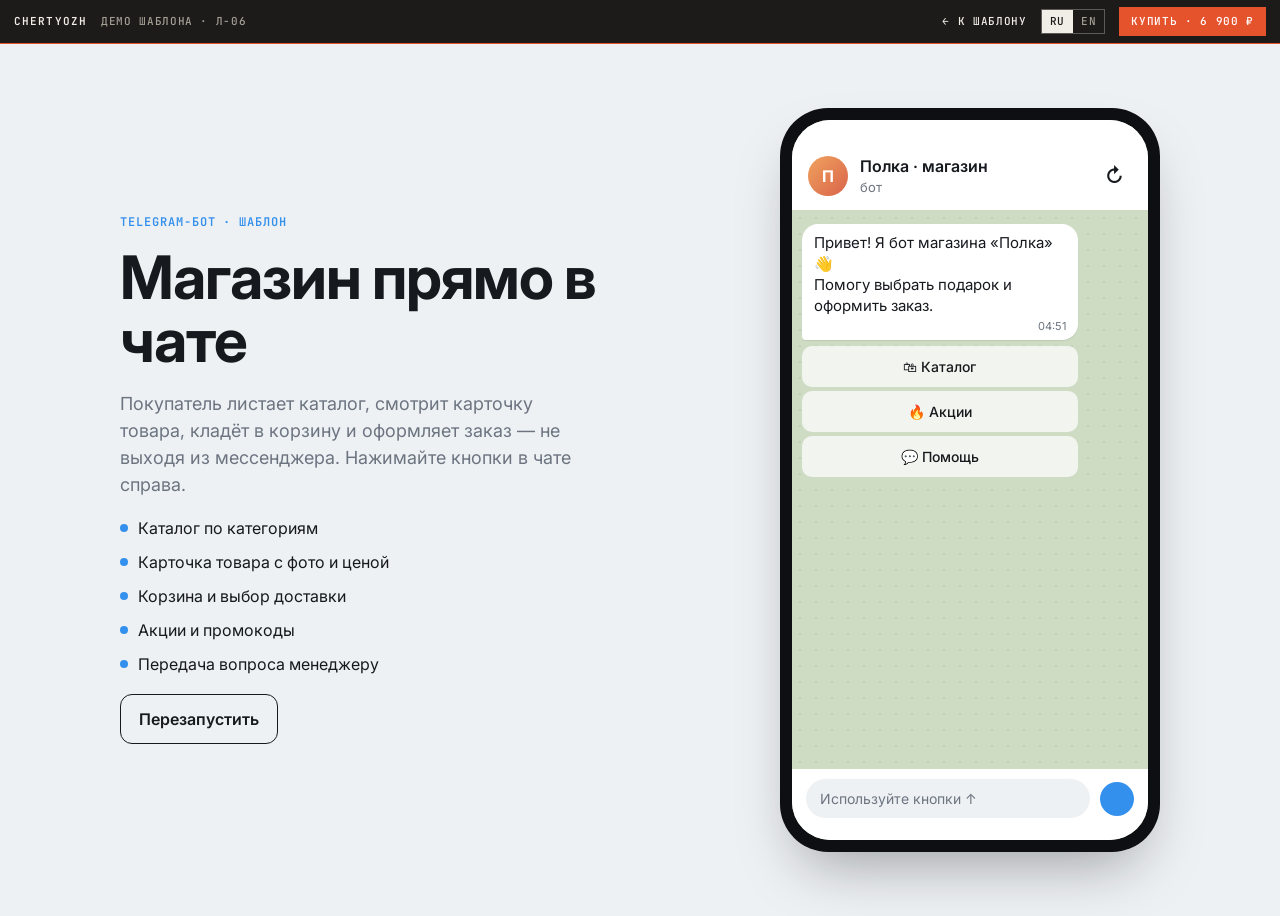
==== site/templates/bot-shop/index.html @ 59622ed2 "Build Chertyozh stage 1: template store site and three live demos Static site in the "technical draw" ====
<!doctype html>
<html lang="ru">
<head>
  <meta charset="utf-8">
  <meta name="viewport" content="width=device-width, initial-scale=1">
  <title>Полка — бот-магазин</title>
  <meta name="description" content="Демо шаблона Chertyozh: Telegram-бот магазина.">
  <link rel="icon" href="../../assets/favicon.svg" type="image/svg+xml">
  <link rel="preconnect" href="https://fonts.googleapis.com">
  <link rel="preconnect" href="https://fonts.gstatic.com" crossorigin>
  <link rel="stylesheet" href="https://fonts.googleapis.com/css2?family=Inter:wght@400;500;600;700&family=JetBrains+Mono:wght@500;600&display=swap" media="print" onload="this.media='all'">
  <noscript><link rel="stylesheet" href="https://fonts.googleapis.com/css2?family=Inter:wght@400;500;600;700&family=JetBrains+Mono:wght@500;600&display=swap"></noscript>
  <link rel="stylesheet" href="../_shared/demo-bar.css">
  <link rel="stylesheet" href="style.css">
</head>
<body data-title="b.title">
  <main class="b-page">
    <section class="b-about" aria-labelledby="b-about-t">
      <p class="b-kicker" data-i18n="b.kicker">Telegram-бот · шаблон</p>
      <h1 id="b-about-t" data-i18n="b.aboutTitle">Магазин прямо в чате</h1>
      <p class="b-lead" data-i18n="b.aboutText">Покупатель листает каталог, смотрит карточку товара, кладёт в корзину и оформляет заказ — не выходя из мессенджера. Нажимайте кнопки в чате справа.</p>
      <ul class="b-features">
        <li data-i18n="b.f1">Каталог по категориям</li>
        <li data-i18n="b.f2">Карточка товара с фото и ценой</li>
        <li data-i18n="b.f3">Корзина и выбор доставки</li>
        <li data-i18n="b.f4">Акции и промокоды</li>
        <li data-i18n="b.f5">Передача вопроса менеджеру</li>
      </ul>
      <button class="b-restart" type="button" data-i18n="b.restart">Перезапустить</button>
    </section>

    <section class="b-phone" data-i18n-attr="aria-label:b.chatLabel">
      <div class="b-screen">
        <header class="b-chat-hdr">
          <span class="b-ava" aria-hidden="true">П</span>
          <div><p class="b-name" data-i18n="b.name">Полка · магазин</p><p class="b-sub" data-i18n="b.sub">бот</p></div>
          <button class="b-restart b-restart--icon" type="button" data-i18n-attr="aria-label:b.restart;title:b.restart">↻</button>
        </header>
        <div class="b-msgs" id="msgs" role="log" aria-live="polite" tabindex="-1"></div>
        <div class="b-input" aria-hidden="true"><span data-i18n="b.input">Используйте кнопки ↑</span><i></i></div>
      </div>
    </section>
  </main>

  <script src="../_shared/i18n-demo.js"></script>
  <script src="i18n.js"></script>
  <script src="../_shared/demo-bar.js"></script>
  <script src="script.js"></script>
</body>
</html>
---- site/templates/_shared/demo-bar.css ----
/* Полоска демо Chertyozh — изолирована от стилей самого демо. */
.demo-bar {
  position: fixed; top: 0; left: 0; right: 0; z-index: 1000;
  display: flex; align-items: center; gap: 14px;
  height: 44px; padding: 0 14px;
  background: #1c1b19; color: #f1eee7;
  border-bottom: 1px solid #e5532d;
  font: 500 11px/1 "JetBrains Mono", ui-monospace, Consolas, monospace;
  letter-spacing: .06em; text-transform: uppercase;
}
.demo-bar a { color: inherit; text-decoration: none; }
.demo-bar__brand { font-weight: 600; letter-spacing: .1em; }
.demo-bar__label { color: #a39f95; }
.demo-bar__back { margin-left: auto; }
.demo-bar__back:hover { color: #e5532d; }
.demo-bar__lang { display: inline-flex; border: 1px solid rgba(241, 238, 231, .3); }
.demo-bar__lang button, .demo-bar__buy {
  font: inherit; letter-spacing: inherit; text-transform: inherit; cursor: pointer; border: 0;
}
.demo-bar__lang button { padding: 6px 8px; background: transparent; color: #a39f95; }
.demo-bar__lang button[aria-pressed="true"] { background: #f1eee7; color: #1c1b19; }
.demo-bar__buy { padding: 9px 12px; background: #e5532d; color: #fff; white-space: nowrap; }
.demo-bar__buy:hover { background: #f1eee7; color: #1c1b19; }
.demo-bar :focus-visible { outline: 2px solid #e5532d; outline-offset: 2px; }
body.has-demo-bar { padding-top: 44px; }

@media (max-width: 720px) {
  .demo-bar { gap: 10px; padding: 0 10px; }
  .demo-bar__label, .demo-bar__back span { display: none; }
  .demo-bar__back { margin-left: auto; font-size: 16px; }
}
@media (max-width: 400px) {
  .demo-bar__price { display: none; }
}
@media (max-width: 380px) {
  .demo-bar__brand { display: none; }
  .demo-bar__back { margin-left: 0; }
  .demo-bar__lang { margin-left: auto; }
}
---- site/templates/bot-shop/style.css ----
/* Демо «Бот-магазин»: описание слева, макет чата в рамке телефона справа. */
:root {
  --b-bg: #eef1f4;
  --b-ink: #16191d;
  --b-muted: #6c7480;
  --b-accent: #3390ec;
  --b-wall: #cfdcc4;
  --b-bot: #ffffff;
  --b-me: #e2f7d4;
  --b-kbd: rgba(255, 255, 255, .72);
  --font: "Inter", system-ui, -apple-system, "Segoe UI", sans-serif;
  --mono: "JetBrains Mono", ui-monospace, monospace;
}
@media (prefers-color-scheme: dark) {
  :root { --b-bg: #12161b; --b-ink: #e8edf2; --b-muted: #8d97a3; --b-wall: #1f2a1e; --b-bot: #212a33; --b-me: #2b5278; --b-kbd: rgba(255, 255, 255, .1); }
}

* { box-sizing: border-box; }
[hidden] { display: none !important; }
body { margin: 0; background: var(--b-bg); color: var(--b-ink); font: 400 16px/1.5 var(--font); overflow-x: hidden; }
button { font: inherit; color: inherit; }

.b-page { max-width: 1120px; margin: 0 auto; padding: clamp(24px, 5vw, 64px) clamp(16px, 4vw, 40px); display: grid; grid-template-columns: 1fr minmax(0, 380px); gap: clamp(28px, 6vw, 96px); align-items: center; min-height: calc(100vh - 44px); }
.b-about { display: grid; gap: 18px; justify-items: start; }
.b-kicker { margin: 0; font: 600 12px/1 var(--mono); letter-spacing: .08em; text-transform: uppercase; color: var(--b-accent); }
.b-about h1 { margin: 0; font-size: clamp(36px, 5vw, 60px); line-height: 1.05; letter-spacing: -.02em; }
.b-lead { margin: 0; max-width: 480px; color: var(--b-muted); font-size: 18px; }
.b-features { margin: 0; padding: 0; list-style: none; display: grid; gap: 10px; }
.b-features li { display: flex; gap: 10px; align-items: center; }
.b-features li::before { content: ""; width: 8px; height: 8px; border-radius: 50%; background: var(--b-accent); flex: none; }
.b-restart { padding: 12px 18px; border: 1px solid var(--b-ink); border-radius: 12px; background: transparent; cursor: pointer; font-weight: 600; }
.b-restart:hover { background: var(--b-ink); color: var(--b-bg); }

/* телефон */
.b-phone { justify-self: center; width: 100%; max-width: 380px; padding: 12px; border-radius: 48px; background: #0d0f12; box-shadow: 0 30px 60px -20px rgba(0, 0, 0, .35); }
.b-screen { height: min(720px, calc(100vh - 140px)); min-height: 520px; border-radius: 38px; overflow: hidden; display: flex; flex-direction: column; background: var(--b-wall); }
.b-chat-hdr { display: flex; align-items: center; gap: 12px; padding: 34px 16px 12px; background: var(--b-bot); }
.b-ava { width: 40px; height: 40px; border-radius: 50%; display: grid; place-items: center; background: linear-gradient(135deg, #f0a35e, #d9634a); color: #fff; font-weight: 700; flex: none; }
.b-chat-hdr > div { flex: 1; min-width: 0; }
.b-name { margin: 0; font-weight: 600; }
.b-sub { margin: 0; font-size: 13px; color: var(--b-muted); }
.b-restart--icon { width: 36px; height: 36px; padding: 0; border: 0; border-radius: 50%; font-size: 20px; }

.b-msgs { flex: 1; overflow-y: auto; padding: 14px 10px; display: flex; flex-direction: column; gap: 6px;
  background-image: radial-gradient(rgba(0, 0, 0, .06) 1px, transparent 1px); background-size: 16px 16px; scroll-behavior: smooth; }
.b-msg { max-width: 82%; padding: 8px 12px 6px; border-radius: 16px; position: relative; box-shadow: 0 1px 1px rgba(0, 0, 0, .08); animation: b-in .2s ease-out; }
.b-msg p { margin: 0; font-size: 15px; line-height: 1.4; }
.b-msg time { display: block; text-align: right; font-size: 11px; color: var(--b-muted); margin-top: 2px; }
.b-msg--bot { align-self: flex-start; background: var(--b-bot); border-bottom-left-radius: 4px; }
.b-msg--me { align-self: flex-end; background: var(--b-me); border-bottom-right-radius: 4px; }
.b-typing p { color: var(--b-muted); font-style: italic; }
.b-photo { margin: -4px -8px 8px; height: 150px; border-radius: 12px; background: linear-gradient(160deg, #3d5a3a, #1e2d1c); display: grid; place-items: center; }
.b-msgs:focus { outline: 0; }
.b-photo--citrus { background: linear-gradient(160deg, #e8a33c, #b4581e); }
.b-photo--mug { background: linear-gradient(160deg, #8b6f5a, #4a3628); }
.b-photo--mug span { width: 58px; height: 52px; border-radius: 6px 6px 14px 14px; background: #d8cbb7; box-shadow: none; }
.b-photo--mug span::before { left: auto; right: -14px; top: 12px; width: 14px; height: 22px; border: 4px solid #d8cbb7; border-left: 0; border-radius: 0 12px 12px 0; background: transparent; }
.b-photo span { width: 46px; height: 64px; border-radius: 8px 8px 4px 4px; background: #e9e1cf; box-shadow: inset 0 -14px 0 #cdbf9f; position: relative; }
.b-photo span::before { content: ""; position: absolute; left: 50%; top: -14px; width: 2px; height: 12px; background: #333; }
.b-kbd { align-self: flex-start; width: 82%; display: grid; gap: 4px; margin-bottom: 6px; }
.b-kbd button { padding: 10px; border: 0; border-radius: 10px; background: var(--b-kbd); backdrop-filter: blur(4px); cursor: pointer; font-weight: 500; font-size: 14px; }
.b-kbd button:hover:not([disabled]) { background: var(--b-bot); }
.b-kbd button[disabled] { cursor: default; }
.b-kbd.is-old { opacity: .55; }
.b-input { display: flex; align-items: center; gap: 10px; padding: 10px 14px 22px; background: var(--b-bot); color: var(--b-muted); font-size: 14px; }
.b-input span { flex: 1; padding: 9px 14px; border-radius: 20px; background: var(--b-bg); }
.b-input i { width: 34px; height: 34px; border-radius: 50%; background: var(--b-accent); flex: none; }
@keyframes b-in { from { transform: translateY(6px); opacity: 0; } }
@media (prefers-reduced-motion: reduce) { .b-msg { animation: none; } .b-msgs { scroll-behavior: auto; } }

@media (max-width: 860px) {
  .b-page { grid-template-columns: 1fr; min-height: 0; }
  .b-phone { order: -1; }
  .b-about .b-restart { display: none; }
}
@media (max-width: 400px) {
  .b-phone { padding: 8px; border-radius: 36px; }
  .b-screen { border-radius: 30px; min-height: 480px; }
}
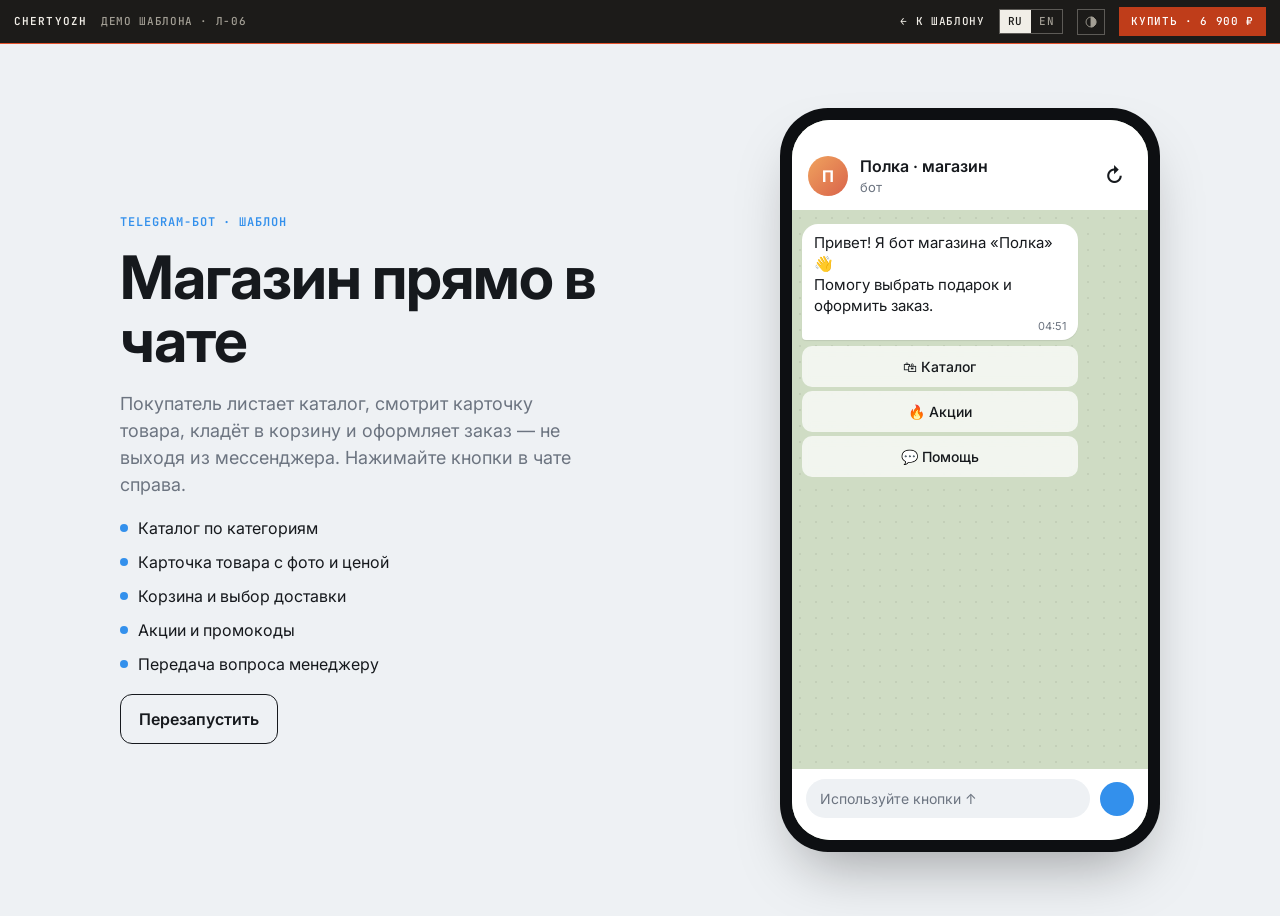
==== commit 3a1d913f: "Add theme toggle; fix coffee demo font and dark-theme cup - Light/dark toggle in site header and dem" ====
--- a/site/templates/bot-shop/index.html
+++ b/site/templates/bot-shop/index.html
@@ -12,6 +12,7 @@
   <noscript><link rel="stylesheet" href="https://fonts.googleapis.com/css2?family=Inter:wght@400;500;600;700&family=JetBrains+Mono:wght@500;600&display=swap"></noscript>
   <link rel="stylesheet" href="../_shared/demo-bar.css">
   <link rel="stylesheet" href="style.css">
+  <script src="../../js/theme.js"></script>
 </head>
 <body data-title="b.title">
   <main class="b-page">
--- a/site/templates/_shared/demo-bar.css
+++ b/site/templates/_shared/demo-bar.css
@@ -12,16 +12,22 @@
 .demo-bar__brand { font-weight: 600; letter-spacing: .1em; }
 .demo-bar__label { color: #a39f95; }
 .demo-bar__back { margin-left: auto; }
-.demo-bar__back:hover { color: #e5532d; }
+.demo-bar__back:hover { color: #f26a40; }
 .demo-bar__lang { display: inline-flex; border: 1px solid rgba(241, 238, 231, .3); }
 .demo-bar__lang button, .demo-bar__buy {
   font: inherit; letter-spacing: inherit; text-transform: inherit; cursor: pointer; border: 0;
 }
 .demo-bar__lang button { padding: 6px 8px; background: transparent; color: #a39f95; }
 .demo-bar__lang button[aria-pressed="true"] { background: #f1eee7; color: #1c1b19; }
-.demo-bar__buy { padding: 9px 12px; background: #e5532d; color: #fff; white-space: nowrap; }
+.demo-bar__theme {
+  display: inline-grid; place-items: center; width: 28px; height: 26px; padding: 0; cursor: pointer;
+  border: 1px solid rgba(241, 238, 231, .3); background: transparent; color: #a39f95;
+}
+.demo-bar__theme:hover { color: #f1eee7; }
+.demo-bar__theme svg { width: 14px; height: 14px; }
+.demo-bar__buy { padding: 9px 12px; background: #bf3d1a; color: #fff; white-space: nowrap; }
 .demo-bar__buy:hover { background: #f1eee7; color: #1c1b19; }
-.demo-bar :focus-visible { outline: 2px solid #e5532d; outline-offset: 2px; }
+.demo-bar :focus-visible { outline: 2px solid #f26a40; outline-offset: 2px; }
 body.has-demo-bar { padding-top: 44px; }
 
 @media (max-width: 720px) {
--- a/site/templates/bot-shop/style.css
+++ b/site/templates/bot-shop/style.css
@@ -12,8 +12,9 @@
   --mono: "JetBrains Mono", ui-monospace, monospace;
 }
 @media (prefers-color-scheme: dark) {
-  :root { --b-bg: #12161b; --b-ink: #e8edf2; --b-muted: #8d97a3; --b-wall: #1f2a1e; --b-bot: #212a33; --b-me: #2b5278; --b-kbd: rgba(255, 255, 255, .1); }
+  :root:not([data-theme="light"]) { --b-bg: #12161b; --b-ink: #e8edf2; --b-muted: #8d97a3; --b-wall: #1f2a1e; --b-bot: #212a33; --b-me: #2b5278; --b-kbd: rgba(255, 255, 255, .1); }
 }
+:root[data-theme="dark"] { --b-bg: #12161b; --b-ink: #e8edf2; --b-muted: #8d97a3; --b-wall: #1f2a1e; --b-bot: #212a33; --b-me: #2b5278; --b-kbd: rgba(255, 255, 255, .1); }
 
 * { box-sizing: border-box; }
 [hidden] { display: none !important; }
